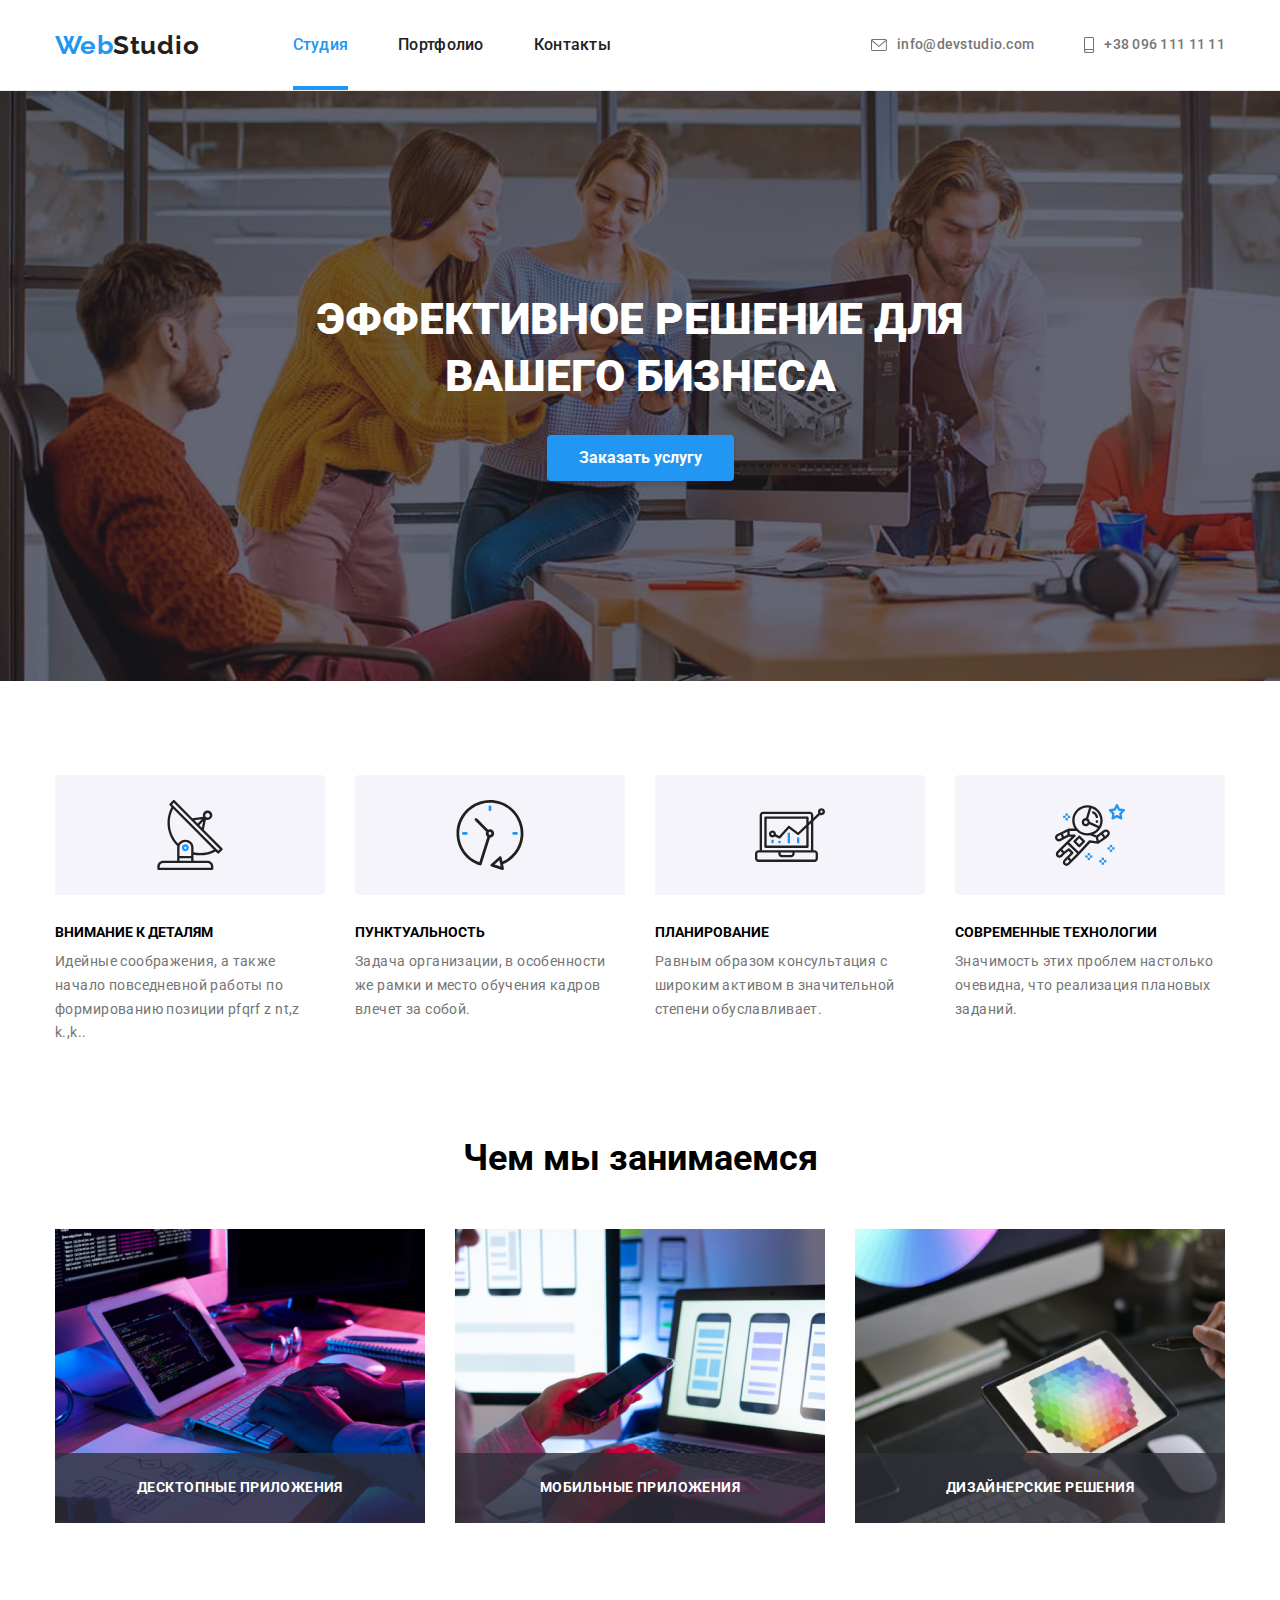
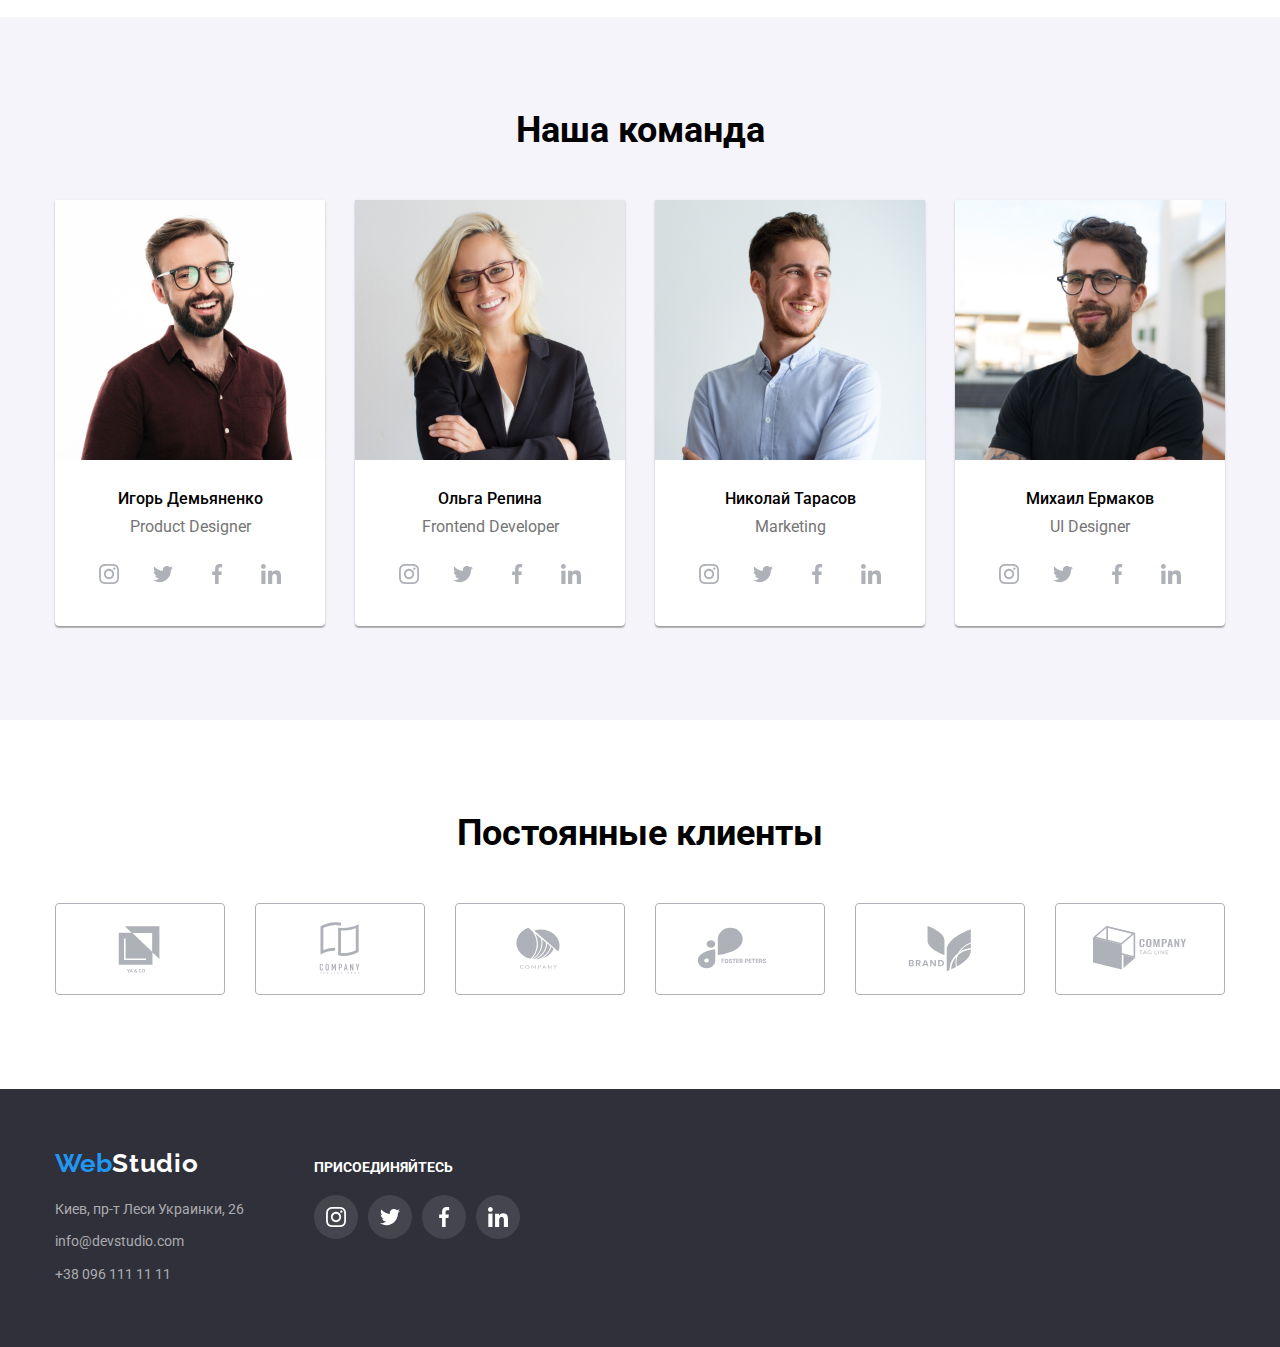
==== index.html @ e0b06317 "done" ====
<!DOCTYPE html>
<html lang="ru">

<head>
   <meta charset="UTF-8">
   <meta http-equiv="X-UA-Compatible" content="IE=edge">
   <meta name="viewport" content="width=device-width, initial-scale=1.0">
   <title>WebStudio</title>
   <link rel="preconnect" href="https://fonts.googleapis.com">
   <link rel="preconnect" href="https://fonts.gstatic.com" crossorigin>
   <link rel="stylesheet"
      href="https://cdnjs.cloudflare.com/ajax/libs/modern-normalize/1.0.0/modern-normalize.min.css" />
   <link href="https://fonts.googleapis.com/css2?family=Roboto:wght@400;500;700;900&display=swap" rel="stylesheet">
   <link rel="stylesheet" href="https://fonts.googleapis.com/css2?family=Raleway:wght@700&display=swap">
   <link rel="stylesheet" href="./css/style.css">
</head>

<body>
   <header class="header">
      <div class="container">
         <nav class="header__nav">
            <a class="header__logo" href="./index.html">
               <p class="logo-blue">Web<span>Studio</span></p>
            </a>
            <ul class="header__list">
               <li class="header__item">
                  <a class="text active" href="./index.html">Студия</a>
               </li>
               <li class="header__item">
                  <a class="text" href="./portfolio.html">Портфолио</a>
               </li>
               <li class="header__item"><a class="text" href="">Контакты</a></li>
            </ul>
         </nav>
         <ul class="header__contact">
            <li class="header__contact--item">
               <a href="mailto:info@devstudio.com" class="header__contact--elem">
                  <svg class="header__contact--icon" width="16" height="12">
                     <use href="./images/icons.svg/symbol-defs.svg#icon-mail"></use>
                  </svg>
                  info@devstudio.com
               </a>
            </li>
            <li class="header__contact--item">
               <a href="tel:+380961111111" class="header__contact--elem">
                  <svg class="header__contact--icon" width="10" height="16">
                     <use href="./images/icons.svg/symbol-defs.svg#icon-smartphone"></use>
                  </svg>
                  +38 096 111 11 11
               </a>
            </li>
         </ul>
      </div>
   </header>
   <!-- Контент -->
   <main>
      <section class="section-hero">
         <div class="container">
            <h1 class="section-hero__title">ЭФФЕКТИВНОЕ РЕШЕНИЕ ДЛЯ ВАШЕГО БИЗНЕСА</h1>
            <button class="button-title" type="button" data-modal-open>Заказать услугу</button>
         </div>
      </section>
      <section class="advance">
         <div class="container">
            <h2 class="section__title visually-hidden">Преймущества</h2>
            <ul class="advance__list">
               <li class="advance__item">
                  <div class="advance__soc-picture">
                     <svg class="displayed" width="70" height="70">
                        <use href="./images/icons.svg/symbol-defs.svg#icon-antenna"></use>
                     </svg>
                  </div>
                  <h3 class="advance__item--title">ВНИМАНИЕ К ДЕТАЛЯМ</h3>
                  <p class="advance__item--text">Идейные соображения, а также начало повседневной работы по
                     формированию
                     позиции pfqrf z nt,z k.,k..</p>
               </li>
               <li class="advance__item">
                  <div class="advance__soc-picture">
                     <svg class="displayed" width="70" height="70">
                        <use href="./images/icons.svg/symbol-defs.svg#icon-clock"></use>
                     </svg>
                  </div>
                  <h3 class="advance__item--title">ПУНКТУАЛЬНОСТЬ</h3>
                  <p class="advance__item--text">Задача организации, в особенности же рамки и место обучения кадров
                     влечет за собой.</p>
               </li>
               <li class="advance__item">
                  <div class="advance__soc-picture">
                     <svg class="displayed" width="70" height="70">
                        <use href="./images/icons.svg/symbol-defs.svg#icon-diagram"></use>
                     </svg>
                  </div>
                  <h3 class="advance__item--title">ПЛАНИРОВАНИЕ</h3>
                  <p class="advance__item--text">Равным образом консультация с широким активом в значительной степени
                     обуславливает.</p>
               </li>
               <li class="advance__item">
                  <div class="advance__soc-picture">
                     <svg class="displayed" width="70" height="70">
                        <use href="./images/icons.svg/symbol-defs.svg#icon-astronaut"></use>
                     </svg>
                  </div>
                  <h3 class="advance__item--title">СОВРЕМЕННЫЕ ТЕХНОЛОГИИ</h3>
                  <p class="advance__item--text">Значимость этих проблем настолько очевидна, что реализация плановых
                     заданий.</p>
               </li>
            </ul>
         </div>
      </section>

      <!-- Чем занимаемся? -->
      <section class="about">
         <div class="container">
            <h2 class="about__title section__title">Чем мы занимаемся</h2>
            <ul class="about__list">
               <li class="about__item">
                  <div class="thumb">
                     <img class="img" src="./images/box1.png" alt="Работник пишет код" />
                     <p class="label">Десктопные приложения</p>
                  </div>
               </li>
               <li class="about__item">
                  <div class="thumb">
                     <img class="img" src="./images/box2.png" alt="Работник создает инетрфейс" />
                     <p class="label">Мобильные приложения</p>
                  </div>
               </li>
               <li class="about__item">
                  <div class="thumb">
                     <img class="img" src="./images/box3.png" alt="Работник подбирает цвет" />
                     <p class="label">Дизайнерские решения</p>
                  </div>
               </li>
            </ul>
         </div>
      </section>

      <!-- Наша команда -->
      <section class="our-team">
         <div class="container">
            <h2 class="our-team__title section__title">Наша команда</h2>
            <ul class="our-team__list">
               <li class="our-team__item">
                  <img src="./images/img-3.jpg" alt="Фото работника" />
                  <div class="our-team__wrapper">
                     <h3 class="our-team__name">Игорь Демьяненко</h3>
                     <p class="our-team__prof" lang="en">Product Designer</p>
                     <ul class="our-team__soc-list">
                        <li class="our-team__soc-item">
                           <a href="" class="our-team__soc-link">
                              <svg class="our-team__soc" width="20" height="20">
                                 <use href="./images/icons.svg/symbol-defs.svg#icon-instagram"></use>
                              </svg>
                           </a>
                        </li>
                        <li class="our-team__soc-item">
                           <a href="" class="our-team__soc-link">
                              <svg class="our-team__soc" width="20" height="20">
                                 <use href="./images/icons.svg/symbol-defs.svg#icon-twitter"></use>
                              </svg>
                           </a>
                        </li>
                        <li class="our-team__soc-item">
                           <a href="" class="our-team__soc-link">
                              <svg class="our-team__soc" width="20" height="20">
                                 <use href="./images/icons.svg/symbol-defs.svg#icon-facebook"></use>
                              </svg>
                           </a>
                        </li>
                        <li class="our-team__soc-item">
                           <a href="" class="our-team__soc-link">
                              <svg class="our-team__soc" width="20" height="20">
                                 <use href="./images/icons.svg/symbol-defs.svg#icon-linkedin"></use>
                              </svg>
                           </a>
                        </li>
                     </ul>
                  </div>
               </li>
               <li class="our-team__item">
                  <img src="./images/img-2.jpg" alt="Фото работника" />
                  <div class="our-team__wrapper">
                     <h3 class="our-team__name">Ольга Репина</h3>
                     <p class="our-team__prof" lang="en">Frontend Developer</p>
                     <ul class="our-team__soc-list">
                        <li class="our-team__soc-item">
                           <a href="" class="our-team__soc-link">
                              <svg class="our-team__soc" width="20" height="20">
                                 <use href="./images/icons.svg/symbol-defs.svg#icon-instagram"></use>
                              </svg>
                           </a>
                        </li>
                        <li class="our-team__soc-item">
                           <a href="" class="our-team__soc-link">
                              <svg class="our-team__soc" width="20" height="20">
                                 <use href="./images/icons.svg/symbol-defs.svg#icon-twitter"></use>
                              </svg>
                           </a>
                        </li>
                        <li class="our-team__soc-item">
                           <a href="" class="our-team__soc-link">
                              <svg class="our-team__soc" width="20" height="20">
                                 <use href="./images/icons.svg/symbol-defs.svg#icon-facebook"></use>
                              </svg>
                           </a>
                        </li>
                        <li class="our-team__soc-item">
                           <a href="" class="our-team__soc-link">
                              <svg class="our-team__soc" width="20" height="20">
                                 <use href="./images/icons.svg/symbol-defs.svg#icon-linkedin"></use>
                              </svg>
                           </a>
                        </li>
                     </ul>
                  </div>
               </li>
               <li class="our-team__item">
                  <img src="./images/img-1.jpg" alt="Фото работника" />
                  <div class="our-team__wrapper">
                     <h3 class="our-team__name">Николай Тарасов</h3>
                     <p class="our-team__prof" lang="en">Marketing</p>
                     <ul class="our-team__soc-list">
                        <li class="our-team__soc-item">
                           <a href="" class="our-team__soc-link">
                              <svg class="our-team__soc" width="20" height="20">
                                 <use href="./images/icons.svg/symbol-defs.svg#icon-instagram"></use>
                              </svg>
                           </a>
                        </li>
                        <li class="our-team__soc-item">
                           <a href="" class="our-team__soc-link">
                              <svg class="our-team__soc" width="20" height="20">
                                 <use href="./images/icons.svg/symbol-defs.svg#icon-twitter"></use>
                              </svg>
                           </a>
                        </li>
                        <li class="our-team__soc-item">
                           <a href="" class="our-team__soc-link">
                              <svg class="our-team__soc" width="20" height="20">
                                 <use href="./images/icons.svg/symbol-defs.svg#icon-facebook"></use>
                              </svg>
                           </a>
                        </li>
                        <li class="our-team__soc-item">
                           <a href="" class="our-team__soc-link">
                              <svg class="our-team__soc" width="20" height="20">
                                 <use href="./images/icons.svg/symbol-defs.svg#icon-linkedin"></use>
                              </svg>
                           </a>
                        </li>
                     </ul>
                  </div>
               </li>
               <li class="our-team__item">
                  <img src="./images/img.jpg" alt="Фото работника" />
                  <div class="our-team__wrapper">
                     <h3 class="our-team__name">Михаил Ермаков</h3>
                     <p class="our-team__prof">UI Designer</p>
                     <ul class="our-team__soc-list">
                        <li class="our-team__soc-item">
                           <a href="" class="our-team__soc-link">
                              <svg class="our-team__soc" width="20" height="20">
                                 <use href="./images/icons.svg/symbol-defs.svg#icon-instagram"></use>
                              </svg>
                           </a>
                        </li>
                        <li class="our-team__soc-item">
                           <a href="" class="our-team__soc-link">
                              <svg class="our-team__soc" width="20" height="20">
                                 <use href="./images/icons.svg/symbol-defs.svg#icon-twitter"></use>
                              </svg>
                           </a>
                        </li>
                        <li class="our-team__soc-item">
                           <a href="" class="our-team__soc-link">
                              <svg class="our-team__soc" width="20" height="20">
                                 <use href="./images/icons.svg/symbol-defs.svg#icon-facebook"></use>
                              </svg>
                           </a>
                        </li>
                        <li class="our-team__soc-item">
                           <a href="" class="our-team__soc-link">
                              <svg class="our-team__soc" width="20" height="20">
                                 <use href="./images/icons.svg/symbol-defs.svg#icon-linkedin"></use>
                              </svg>
                           </a>
                        </li>
                     </ul>
                  </div>
               </li>
            </ul>
         </div>
      </section>

      <section class="clients">
         <div class="container">
            <h2 class="client__titel">Постоянные клиенты</h2>
            <ul class="clients__list">
               <li class="clients_item">
                  <a href="" class="client__logo-web">
                     <svg class="client__logo" width="106" height="60">
                        <use href="./images/icons.svg/symbol-defs.svg#icon-Logo1"></use>
                     </svg>
                  </a>
               </li>
               <li class="clients_item">
                  <a class="client__logo-web" href="">
                     <svg class="client__logo" width="106" height="60">
                        <use href="./images/icons.svg/symbol-defs.svg#icon-Logo2"></use>
                     </svg>
                  </a>
               </li>
               <li class="clients_item">
                  <a class="client__logo-web" href="">
                     <svg class="client__logo" width="106" height="60">
                        <use href="./images/icons.svg/symbol-defs.svg#icon-Logo3"></use>
                     </svg>
                  </a>
               </li>
               <li class="clients_item">
                  <a class="client__logo-web" href="">
                     <svg class="client__logo" width="106" height="60">
                        <use href="./images/icons.svg/symbol-defs.svg#icon-Logo4"></use>
                     </svg>
                  </a>
               </li>
               <li class="clients_item">
                  <a class="client__logo-web" href="">
                     <svg class="client__logo" width="106" height="60">
                        <use href="./images/icons.svg/symbol-defs.svg#icon-Logo5"></use>
                     </svg>
                  </a>
               </li>
               <li class="clients_item">
                  <a class="client__logo-web" href="">
                     <svg class="client__logo" width="106" height="60">
                        <use href="./images/icons.svg/symbol-defs.svg#icon-Logo6"></use>
                     </svg>
                  </a>
               </li>
            </ul>
         </div>
      </section>
   </main>
   <footer class="footer">
      <div class="container__footer">
         <div class="footer__list-first">
            <a class="footer__link footer__logo" href="">
               <p class="logo-blue-footer">Web<span>Studio</span></p>
            </a>
            <ul class="footer__list">
               <li class="footer__item">
                  <a class="footer__link" target="_blank" href="https://goo.gl/maps/AQihvnjRgW8BU76g7">
                     Киев, пр-т
                     Леси
                     Украинки, 26</a>
               </li>
               <li class="footer__item">
                  <a class="footer__link" href="mailto:info@devstudio.com">info@devstudio.com</a>
               </li>
               <li class="footer__item">
                  <a class="footer__link" href="tel:+380961111111">+38 096 111 11 11</a>
               </li>
            </ul>
         </div>

         <div class="footer__list-too">
            <p class="footer__join">ПРИСОЕДИНЯЙТЕСЬ</p>
            <ul class="footer__join-list">
               <li class="footer__join-item">
                  <a href="" class="footer__join-soc">
                     <svg class="footer__join-icon" width="20" height="20">
                        <use href="./images/icons.svg/symbol-defs.svg#icon-instagram"></use>
                     </svg>
                  </a>
               </li>
               <li class="footer__join-item">
                  <a href="" class="footer__join-soc">
                     <svg class="footer__join-icon" width="20" height="20">
                        <use href="./images/icons.svg/symbol-defs.svg#icon-twitter"></use>
                     </svg>
                  </a>
               </li>
               <li class="footer__join-item">
                  <a href="" class="footer__join-soc">
                     <svg class="footer__join-icon" width="20" height="20">
                        <use href="./images/icons.svg/symbol-defs.svg#icon-facebook"></use>
                     </svg>
                  </a>
               </li>
               <li class="footer__join-item">
                  <a href="" class="footer__join-soc">
                     <svg class="footer__join-icon" width="20" height="20">
                        <use href="./images/icons.svg/symbol-defs.svg#icon-linkedin"></use>
                     </svg>
                  </a>
               </li>
            </ul>
         </div>
      </div>
   </footer>
   <div class="backdrop is-hidden" data-modal>
      <div class="modal">
         <button type="button" class="modal__button-close" data-modal-close>
            <svg class="backdrop__close-icon" width="18" height="18">
               <use href="./images/icons.svg/symbol-defs.svg#icon-close"></use>
            </svg></button>
      </div>
   </div>
   <script src="./js/modal.js"></script>
</body>

</html>
---- css/style.css ----
:root {
   --acentColor: #2196f3;
   --mainWhite: #fff;
   --mainBlack: #000;
   --mainBackgroundColor: #e5e5e5;
   --secondaryBackgroundColor: #2f303a;
   --thirdBackgroundColor: #f5f4fa;
   --mainTitleColor: #212121;
   --mainTextColor: #757575;
   --ButtonBeckColor: #188ce8;
   --backgrauntSlider: #eeeeee;
   --backgraundPicture: #f5f4fa;
   --SocPicture: #afb1b8;
   --clientColorLogo: #afb1b8;

   /* Fonts */

   --mainFont: 'Roboto';
   --secondaryFont: 'Raleway';
}

/* RESET Style*/

html {
   margin: 0;
   padding: 0;
}
body {
   font-family: var(--mainFont), var(--secondaryFont), sans-serif;
   font-weight: 400;
   margin: 0;
   padding: 0;
}

a {
   text-decoration: none;
}
p,
h1,
h2,
h3,
h4,
h5,
h6 {
   margin: 0;
}
button {
   cursor: pointer;
}

ul {
   text-decoration: none;
   list-style: none;
   margin: 0;
   padding: 0;
}

ul li {
   list-style-type: none;
   margin: 0;
   padding: 0;
}
h3 {
   font-weight: 500;
   font-size: 16px;
}
p {
   font-weight: 400;
}

img {
   display: block;
   max-width: 100%;
}

.all {
   padding: 94px 0;
}

.container {
   width: 1200px;
   padding: 0 15px;
   margin: 0 auto;
}

.button-item {
   margin-right: 8px;
}

li.button-item:last-child {
   margin-right: 0;
}

.visually-hidden {
   position: absolute;
   width: 1px;
   height: 1px;
   margin: -1px;
   padding: 0;
   overflow: hidden;
   border: 0;
   clip: rect(0 0 0 0);
}

.text {
   color: var(--mainTitleColor);
   font-weight: 500;
   font-size: 16px;
   line-height: 1.6;
   transition: all 0.3s ease-out;
   padding-top: 32px;
   padding-bottom: 28px;
   display: block;
   border-bottom: 4px solid #fff;
   transition-property: transform;
   transition-duration: 250ms;
   transition-timing-function: cubic-bezier(0.4, 0, 0.2, 1);
}

.text.active {
   color: var(--acentColor);
   border-bottom: 4px solid #2196f3;
   transition-property: transform;
   transition-duration: 250ms;
   transition-timing-function: cubic-bezier(0.4, 0, 0.2, 1);
}

.text::after:hover,
.text::after:focus {
   border-bottom: 4px solid #2196f3;
}

.text:hover,
.text:focus {
   color: var(--acentColor);
}

/* header  */

.header {
   font-weight: 500;
   font-size: 14px;
   line-height: 1.1;
   letter-spacing: 0.02em;
   border-bottom: 1px solid #ececec;
}

.header__logo span {
   color: var(--mainTitleColor);
   letter-spacing: 0.03em;
   font-family: var(--secondaryFont);
   font-weight: 700;
   font-size: 26px;
   line-height: 1.1;
}

.logo-blue {
   color: var(--acentColor);
   font-family: var(--secondaryFont);
   font-weight: 700;
   font-size: 26px;
   line-height: 1.1;
}

.header__list {
   display: flex;
   align-items: center;
}

.header .container {
   display: flex;
   align-items: center;
}

.header__nav {
   display: flex;
}

.header__item {
   margin-right: 50px;
}

li.header__item:last-child {
   margin-right: 0;
}

.header__logo {
   margin-right: 93px;
   display: flex;
   align-items: center;
}

.header__contact {
   display: flex;
   align-items: center;
   margin-left: auto;
   color: var(--mainTextColor);
}

.header__contact--elem:hover,
.header__contact--elem:focus {
   color: var(--acentColor);
}

.header__contact--elem:hover .header__contact--icon {
   fill: var(--acentColor);
}

.header__contact--elem {
   display: flex;
   color: var(--mainTextColor);
   transition-property: transform;
   transition-duration: 250ms;
   transition-timing-function: cubic-bezier(0.4, 0, 0.2, 1);
}

.header__contact--item {
   display: flex;
   align-items: center;
   position: relative;
}

.header__contact--icon {
   fill: var(--mainTextColor);
   display: block;
   margin: auto;
   margin-right: 10px;
}

.header__contact--item:last-child {
   margin-left: 50px;
}

/* Section Hero */

.section-hero {
   text-align: center;
   padding: 200px 0 200px;
   background-image: linear-gradient(rgba(47, 48, 58, 0.4), rgba(47, 48, 58, 0.4)), url(../images/herotitel.jpg);
   background-size: cover;
   max-width: 1600px;
   margin: 0 auto;
}

.section-hero__title {
   color: var(--mainWhite);
   margin: 0 auto 30px;
   font-size: 44px;
   line-height: 1.3;
   font-weight: 900;
   max-width: 696px;
   background-position: center top;
}

.button-title {
   color: var(--mainWhite);
   font-weight: 700;
   font-size: 16px;
   line-height: 1.6;
   background-position: center top;
   background: var(--acentColor);
   box-shadow: 0px 4px 4px rgba(0, 0, 0, 0.15);
   border-radius: 4px;
   font-family: inherit;
   padding: 10px 32px;
   transition: all 0.3s ease-out;
   appearance: none;
   border: none;
   transition-property: transform;
   transition: color 250ms, background-color 250ms;
   transition-timing-function: cubic-bezier(0.4, 0, 0.2, 1);
}
.button-title:hover,
.button-title:focus {
   color: var(--mainWhite);
   background: var(--ButtonBeckColor);
}

/* slider */

/* Section advance */

.advance {
   padding: 94px 0 50px;
}

.advance__soc-picture {
   display: flex;
   align-items: center;
   justify-content: center;
   background-color: var(--backgraundPicture);
   border-radius: 4px;
   width: 270px;
   height: 120px;
   margin-right: 30px;
   margin-bottom: 30px;
}

.advance__soc-picture:last-child {
   margin-right: 0px;
}

.displayed {
   margin: auto;
}

.advance__list {
   padding-left: 0%;
   margin: 0 -15px;
   display: flex;
   flex-direction: row;
   flex-wrap: wrap;
}

.advance__item {
   width: calc(25% - 30px);
   margin: 0 15px 0;
   list-style: none;
}

.advance__item--title {
   padding-top: 94px;
   padding: 0;
   margin-bottom: 10px;
   font-family: var(--mainFont);
   font-weight: 700;
   font-size: 14px;
   line-height: 1.1;
}

.advance__item--text {
   font-weight: 400;
   font-size: 14px;
   line-height: 1.7;
   color: var(--mainTextColor);
   box-sizing: border-box;
   max-width: 270px;
   letter-spacing: 0.03em;
}

.section__title {
   margin-bottom: 50px;
   font-weight: 700;
   font-size: 36px;
   line-height: 1.1;
   text-align: center;
}
/* Section about */

.about {
   padding: 44px 0 94px;
}

.about__list {
   display: flex;
   flex-wrap: wrap;
   align-items: flex-start;
   margin: 0 -15px 0;
}

.about__item {
   width: calc((100% / 3) - 30px);
   margin: 0 15px;
}

.thumb {
   position: relative;
}

.thumb > .label {
   position: absolute;
   top: 224px;
   right: 0;
   margin: 0;
   padding: 27px 0px;

   font-family: var(--mainFont);
   font-weight: 700;
   font-size: 14px;
   font-style: normal;
   line-height: 1.1;
   text-align: center;
   letter-spacing: 0.03em;
   text-transform: uppercase;
   background: rgba(47, 48, 58, 0.8);
   color: #fff;
   display: block;
   width: 370px;
   height: 70px;
}

/* Section our-team */

.our-team {
   font-weight: 500;
   background: var(--thirdBackgroundColor);
   font-size: 16px;
   line-height: 1.1;
   padding: 94px 0 94px;
}
.our-team__list {
   display: flex;
   margin: 0 -15px;
}

.our-team__soc-list {
   display: flex;
   justify-content: center;
}

.our-team__soc-item + .our-team__soc-item {
   margin-left: 10px;
}

.our-team__soc {
   fill: var(--SocPicture);
}

.our-team__soc-link:hover {
   background-color: var(--acentColor);
}

.our-team__soc-link:hover .our-team__soc {
   fill: var(--mainWhite);
}

.our-team__soc-link {
   width: 44px;
   height: 44px;
   border-radius: 50%;
   display: flex;
   justify-content: center;
   align-items: center;
   transition-property: transform;
   transition-duration: 250ms;
   transition-timing-function: cubic-bezier(0.4, 0, 0.2, 1);
}

.our-team__prof {
   color: var(--mainTextColor);
   margin-top: 10px;
   margin-bottom: 16px;
}

.our-team__wrapper {
   padding-top: 30px;
   padding-bottom: 30px;
}

.our-team__item {
   width: calc(25% - 30px);
   display: block;
   text-align: center;
   background: var(--mainWhite);
   box-shadow: 0px 1px 3px rgba(0, 0, 0, 0.12), 0px 1px 1px rgba(0, 0, 0, 0.14), 0px 2px 1px rgba(0, 0, 0, 0.2);
   border-radius: 0px 0px 4px 4px;
   margin: 0 15px 0;
}

/*clients*/

.clients {
   padding: 94px 0 94px;
}

.client__titel {
   font-family: var(--mainFont);
   font-weight: 700;
   font-size: 36px;
   line-height: 1.1;
   text-align: center;
   margin-bottom: 50px;
}

.clients_item:last-child {
   margin-right: 0px;
}

.client__logo-web:hover,
.client__logo-web:focus {
   border-color: var(--acentColor);
}

.client__logo-web:focus .client__logo {
   fill: var(--acentColor);
}

.client__logo-web:hover .client__logo {
   fill: var(--acentColor);
}

.client__logo-web {
   width: 170px;
   height: 92px;
   display: flex;
   align-items: center;
   justify-content: center;
   transition-property: transform;
   transition-duration: 250ms;
   transition-timing-function: cubic-bezier(0.4, 0, 0.2, 1);
   border: 1px solid #afb1b8;
   border-radius: 4px;
}

.clients_item {
   margin-right: 30px;
}

.client__logo {
   fill: var(--clientColorLogo);
}

.clients__list {
   display: flex;
   justify-content: center;
}

/* Footer */

.footer {
   background: var(--secondaryBackgroundColor);
   color: var(--mainWhite);
   background-position: center top;
   padding: 60px 0;
}

.footer__item {
   margin-top: 9px;
}

.footer__logo {
   display: block;
   color: var(--mainWhite);
   font-size: 26px;
   line-height: 1.1;
   width: 100%;
   max-width: 1200px;
}

.logo-blue-footer {
   color: var(--acentColor);
   font-family: var(--secondaryFont);
   font-weight: 700;
   font-size: 26px;
   line-height: 1.1;
}

.footer__logo span {
   color: #fff;
   letter-spacing: 0.03em;
   font-family: var(--secondaryFont);
   font-weight: 700;
   font-size: 26px;
   line-height: 1.1;
}

.logo-blue {
   color: var(--acentColor);
   font-family: var(--secondaryFont);
   font-weight: 700;
   font-size: 26px;
   line-height: 1.1;
}
.footer__link {
   font-style: normal;
   color: rgba(255, 255, 255, 0.6);
   font-weight: 400;
   font-size: 14px;
   line-height: 1.7;
   margin-bottom: 20px;
   transition-property: transform;
   transition-duration: 250ms;
   transition-timing-function: cubic-bezier(0.4, 0, 0.2, 1);
}
.footer__link:hover,
.footer__link:focus {
   color: #2196f3;
}

.footer__list-too {
   margin-left: 70px;
}

.footer__link:not(:first-child) {
   margin-top: 20px;
}

li.footer__item:first-child {
   margin-top: 0;
}

.footer__join {
   font-weight: 700;
   font-size: 14px;
   line-height: 1.1;
   margin-bottom: 20px;
}

.footer__list-too {
   display: flex-center;
}

.footer__join-icon {
   fill: var(--mainWhite);
}

.footer__join-list {
   display: flex;
}

.footer__join-item {
   margin-right: 10px;
}

.footer__join-item:last-child {
   margin-right: 0px;
}

.container__footer {
   width: 1200px;
   padding: 0 15px;
   margin: 0 auto;
   display: flex;
   flex-wrap: wrap;
   flex-direction: row;
   align-items: baseline;
}

.footer__join-soc {
   width: 44px;
   height: 44px;
   border-radius: 50%;
   display: flex;
   justify-content: center;
   align-items: center;
   background: rgba(255, 255, 255, 0.1);
   transition-property: transform;
   transition-duration: 250ms;
   transition-timing-function: cubic-bezier(0.4, 0, 0.2, 1);
}

.footer__join-soc:hover,
.footer__join-soc:focus {
   background-color: var(--acentColor);
}

/*backdrop*/

.backdrop {
   position: fixed;
   top: 0;
   width: 100%;
   height: 100%;
   display: flex;
   align-items: center;
   justify-content: center;
   transition: opacity 250ms, visibility 250ms;
   transition-timing-function: cubic-bezier(0.4, 0, 0.2, 1);
}

.modal {
   width: 528px;
   min-height: 581px;
   background-color: #ffffff;
   box-shadow: 0px 1px 3px rgba(0, 0, 0, 0.12), 0px 1px 1px rgba(0, 0, 0, 0.14), 0px 2px 1px rgba(0, 0, 0, 0.2);
   border-radius: 4px;
}

.modal__button-close {
   width: 30px;
   height: 30px;
   border-radius: 50%;
   border: 1px solid rgba(0, 0, 0, 0.1);
   margin-left: 490px;
   margin-top: 8px;
   display: flex;
   align-items: center;
   justify-content: center;
}

.is-hidden {
   opacity: 0;
   pointer-events: none;
   visibility: hidden;
}

/*portfolio*/

.slider__list {
   display: flex;
   flex-wrap: wrap;
   margin: -15px;
}

.all-img {
   background-color: var(--mainWhite);
   border-left: 1px solid #eeeeee;
   border-right: 1px solid #eeeeee;
   border-bottom: 1px solid #eeeeee;
   padding: 20px 24px 20px 24px;
}

.slider__item-tittel {
   margin-bottom: 4px;
}

.slider-item {
   width: calc((100% / 3) - 30px);
   display: block;
   background-color: var(--mainWhite);
   margin: 15px;
}

.slider__wrap {
   position: relative;
   overflow: hidden;
}

.slider-text {
   position: absolute;
   top: 0;
   background-color: rgba(33, 150, 243, 0.9);
   color: var(--mainWhite);
   font-size: 18px;
   line-height: 1.5;
   padding: 40px;
   height: 100%;
   transform: translateY(100%);
   transition-property: transform;
   transition-duration: 250ms;
   transition-timing-function: cubic-bezier(0.4, 0, 0.2, 1);
}

.slider-item:hover .slider-text {
   transform: translateY(0%);
}

.slider-item:hover,
.slider-item:focus {
   box-shadow: 0px 1px 1px rgba(0, 0, 0, 0.12), 0px 4px 4px rgba(0, 0, 0, 0.06), 1px 4px 6px rgba(0, 0, 0, 0.16);
}

.slider__item-tittel {
   font-weight: 700;
   font-size: 18px;
   line-height: 2;
}
.slider__preview {
   background: var(--mainWhite);
   transition-property: transform;
   transition-duration: 250ms;
   transition-timing-function: cubic-bezier(0.4, 0, 0.2, 1);
}

.slider__item-text {
   color: var(--mainTextColor);
   font-weight: 400;
   font-size: 16px;
   line-height: 1.8;
}

.slider__preview {
   color: var(--mainTitleColor);
   display: block;
}

.button {
   font-weight: 500;
   font-size: 16px;
   line-height: 1.6;
   background: var(--thirdBackgroundColor);
   font-family: inherit;
   padding-top: 6px;
   padding-bottom: 6px;
   padding-left: 22px;
   padding-right: 22px;
   transition: all 0.3s ease-out;
   border: none;
   transition-property: transform;
   transition-property: transform;
   transition: color 250ms, background-color 250ms;
   transition-timing-function: cubic-bezier(0.4, 0, 0.2, 1);
}

.button:hover,
.button:focus {
   color: var(--mainWhite);
   background: var(--acentColor);
   box-shadow: 0px 3px 1px rgba(0, 0, 0, 0.1), 0px 1px 2px rgba(0, 0, 0, 0.08), 0px 2px 2px rgba(0, 0, 0, 0.12);
   border-radius: 4px;
}

.button-list {
   display: flex;
   justify-content: center;
   margin-bottom: 50px;
}
.button-list:not(:last-child) {
   margin-right: 8px;
}
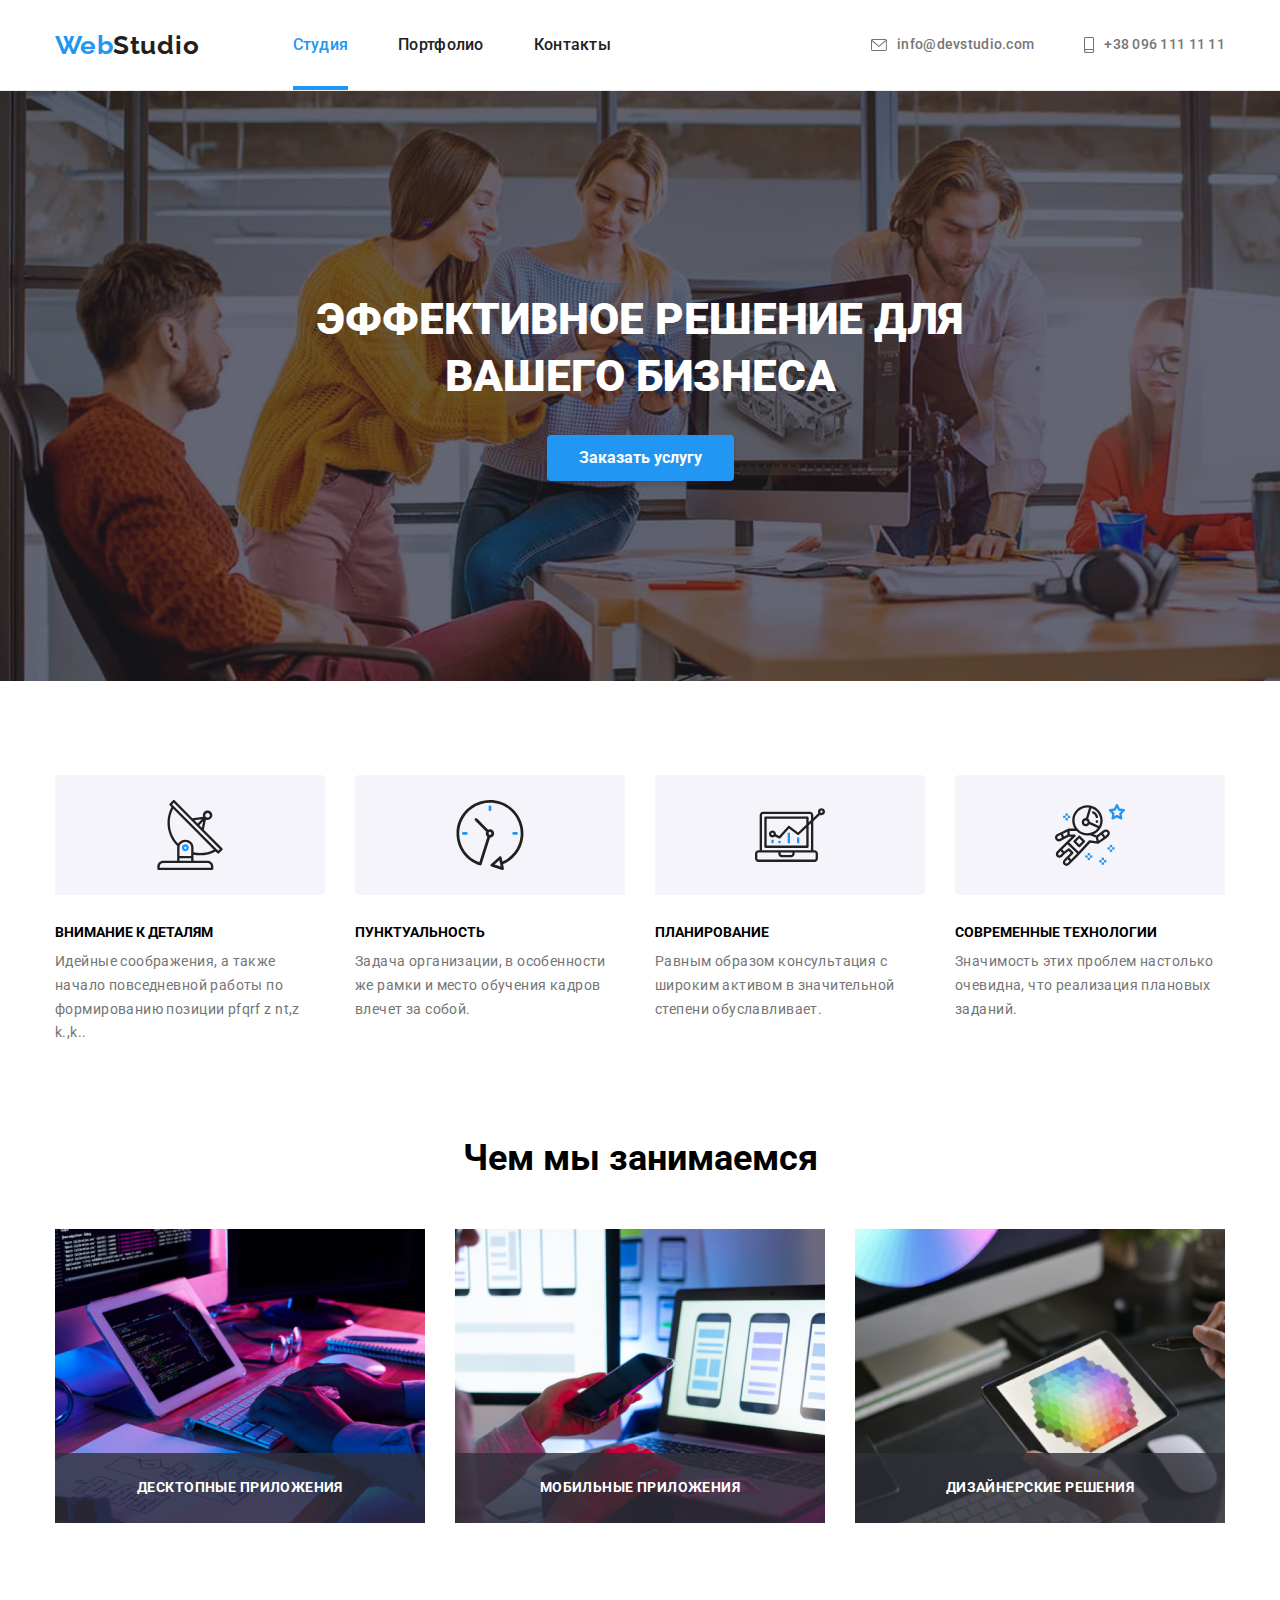
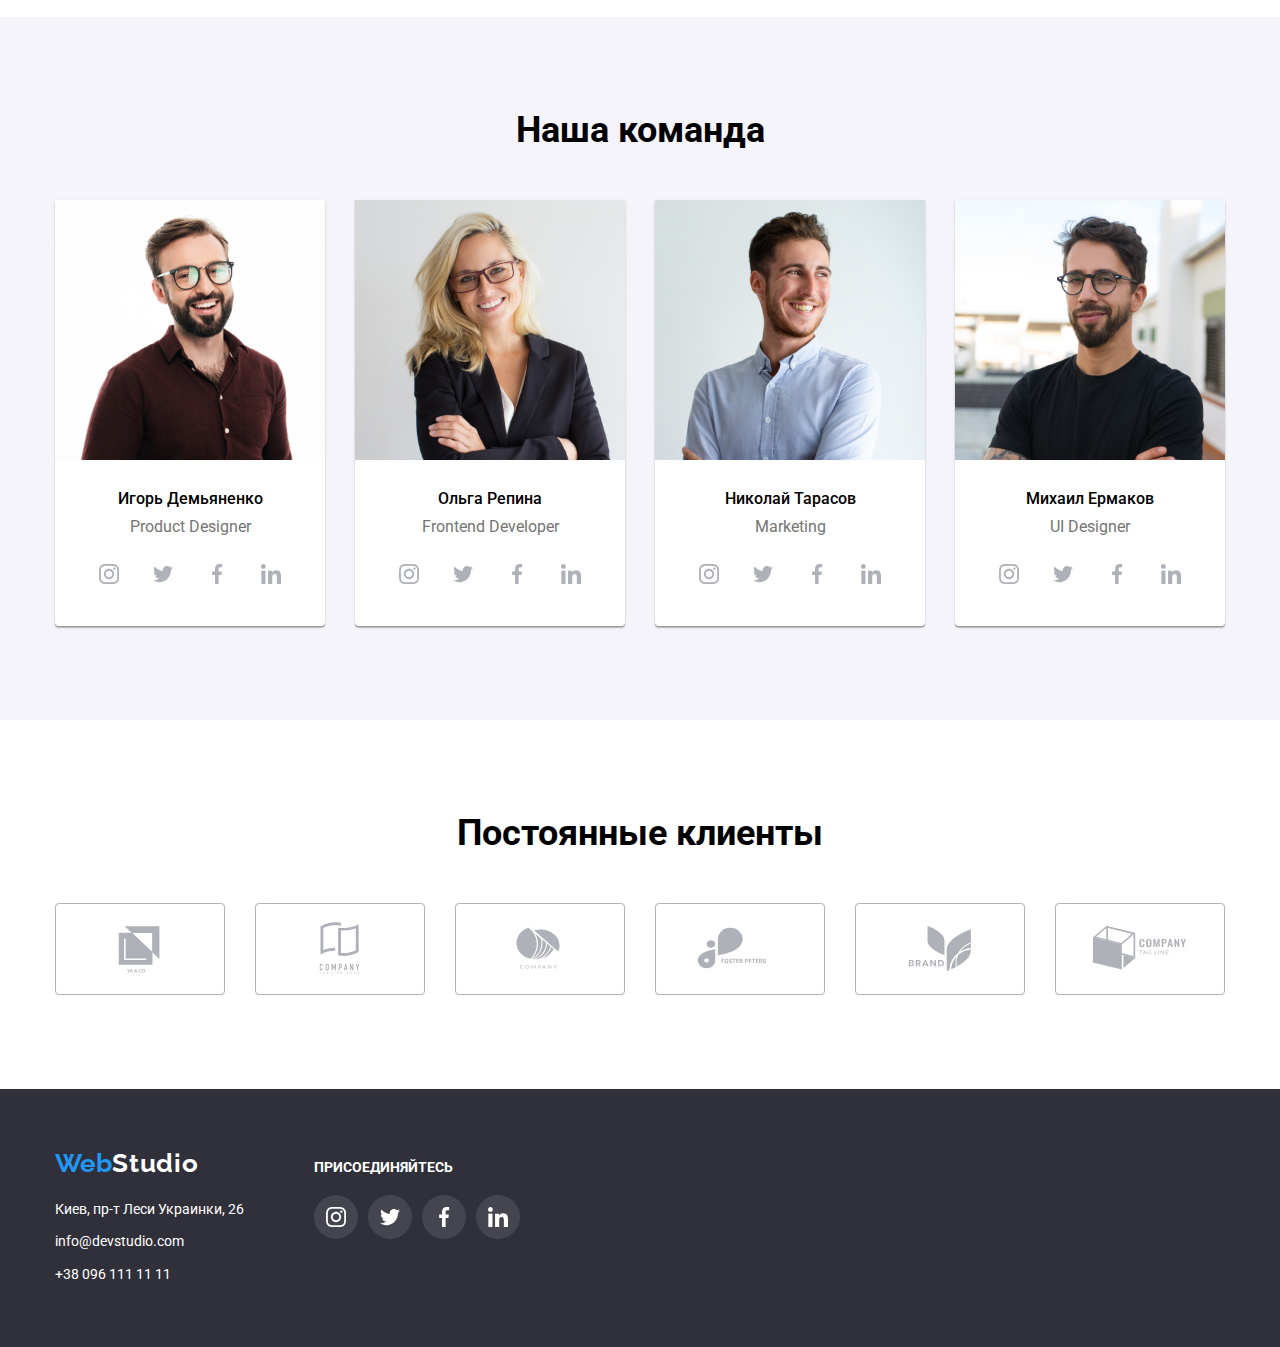
==== commit 41e34f7c: "done" ====
--- a/index.html
+++ b/index.html
@@ -403,9 +403,37 @@
    <div class="backdrop is-hidden" data-modal>
       <div class="modal">
          <button type="button" class="modal__button-close" data-modal-close>
-            <svg class="backdrop__close-icon" width="18" height="18">
-               <use href="./images/icons.svg/symbol-defs.svg#icon-close"></use>
+            <svg class="backdrop__close-icon" width="11" height="11">
+               <use href="./images/icons.svg/symbol-defs.svg#icon-Vector"></use>
             </svg></button>
+         <p class="modal__titel">Остфвьте свои данные,мы вам перезвоним</p>
+
+         <form class="modal__form">
+            <label class="input__modal-text" for="user-name"><span>Имя</span>
+               <input type="text" class="input__modal" name="user-name" id="user-name" required />
+               <svg class="input__modal-icon" width="12" height="12">
+                  <use href="./images/icons.svg/symbol-defs.svg#icon-person-black-18dp-1"></use>
+               </svg></label>
+            <label class="input__modal-text" for="user-tel">Телефон
+               <input type="tel" class="input__modal" name="user-tel" id="user-tel" />
+               <svg class="input__modal-icon" width="13" height="13">
+                  <use href="./images/icons.svg/symbol-defs.svg#icon-phone-black-18dp-1"></use>
+               </svg></label>
+            <label class="input__modal-text" for="user-email">Почта
+               <input type="email" class="input__modal" name="user-email" id="user-email" required />
+               <svg class="input__modal-icon" width="15" height="12">
+                  <use href="./images/icons.svg/symbol-defs.svg#icon-mail-black"></use>
+               </svg></label>
+            <label class="input__modal-text" for="field_textarea">Комментарий
+               <textarea name="field_textarea" id="field_textarea" rows="5"
+                  placeholder="Введите текст"></textarea></label>
+            <label class="wrapper_checkbox" for="hobby">
+               <input type="checkbox" class="form-input" name="hobby" id="hobby">
+               <p class="input__checkbox-text">Соглашаюсь с рассылкой и принимаю <span class="checkbox__text">Условия
+                     договора</span></p>
+            </label>
+            <button type="submit" class="modal__button">Отправить</button>
+         </form>
       </div>
    </div>
    <script src="./js/modal.js"></script>
--- a/css/style.css
+++ b/css/style.css
@@ -12,6 +12,7 @@
    --backgraundPicture: #f5f4fa;
    --SocPicture: #afb1b8;
    --clientColorLogo: #afb1b8;
+   --ModalButton: #188ce8;
 
    /* Fonts */
 
@@ -112,7 +113,6 @@
    padding-bottom: 28px;
    display: block;
    border-bottom: 4px solid #fff;
-   transition-property: transform;
    transition-duration: 250ms;
    transition-timing-function: cubic-bezier(0.4, 0, 0.2, 1);
 }
@@ -120,7 +120,6 @@
 .text.active {
    color: var(--acentColor);
    border-bottom: 4px solid #2196f3;
-   transition-property: transform;
    transition-duration: 250ms;
    transition-timing-function: cubic-bezier(0.4, 0, 0.2, 1);
 }
@@ -209,7 +208,6 @@
 .header__contact--elem {
    display: flex;
    color: var(--mainTextColor);
-   transition-property: transform;
    transition-duration: 250ms;
    transition-timing-function: cubic-bezier(0.4, 0, 0.2, 1);
 }
@@ -263,10 +261,8 @@
    border-radius: 4px;
    font-family: inherit;
    padding: 10px 32px;
-   transition: all 0.3s ease-out;
    appearance: none;
    border: none;
-   transition-property: transform;
    transition: color 250ms, background-color 250ms;
    transition-timing-function: cubic-bezier(0.4, 0, 0.2, 1);
 }
@@ -431,7 +427,6 @@
    display: flex;
    justify-content: center;
    align-items: center;
-   transition-property: transform;
    transition-duration: 250ms;
    transition-timing-function: cubic-bezier(0.4, 0, 0.2, 1);
 }
@@ -495,7 +490,6 @@
    display: flex;
    align-items: center;
    justify-content: center;
-   transition-property: transform;
    transition-duration: 250ms;
    transition-timing-function: cubic-bezier(0.4, 0, 0.2, 1);
    border: 1px solid #afb1b8;
@@ -508,6 +502,8 @@
 
 .client__logo {
    fill: var(--clientColorLogo);
+   transition-duration: 250ms;
+   transition-timing-function: cubic-bezier(0.4, 0, 0.2, 1);
 }
 
 .clients__list {
@@ -563,12 +559,11 @@
 }
 .footer__link {
    font-style: normal;
-   color: rgba(255, 255, 255, 0.6);
+   color: var(--mainWhite);
    font-weight: 400;
    font-size: 14px;
    line-height: 1.7;
    margin-bottom: 20px;
-   transition-property: transform;
    transition-duration: 250ms;
    transition-timing-function: cubic-bezier(0.4, 0, 0.2, 1);
 }
@@ -634,7 +629,6 @@
    justify-content: center;
    align-items: center;
    background: rgba(255, 255, 255, 0.1);
-   transition-property: transform;
    transition-duration: 250ms;
    transition-timing-function: cubic-bezier(0.4, 0, 0.2, 1);
 }
@@ -656,32 +650,168 @@
    justify-content: center;
    transition: opacity 250ms, visibility 250ms;
    transition-timing-function: cubic-bezier(0.4, 0, 0.2, 1);
+   background-color: rgba(0, 0, 0, 0.2);
 }
 
 .modal {
+   position: absolute;
    width: 528px;
    min-height: 581px;
    background-color: #ffffff;
    box-shadow: 0px 1px 3px rgba(0, 0, 0, 0.12), 0px 1px 1px rgba(0, 0, 0, 0.14), 0px 2px 1px rgba(0, 0, 0, 0.2);
    border-radius: 4px;
+   padding: 40px;
 }
 
 .modal__button-close {
+   position: absolute;
+   top: 10px;
+   right: 10px;
    width: 30px;
    height: 30px;
    border-radius: 50%;
    border: 1px solid rgba(0, 0, 0, 0.1);
-   margin-left: 490px;
-   margin-top: 8px;
    display: flex;
    align-items: center;
    justify-content: center;
+}
+
+.backdrop__close-icon:hover,
+.backdrop__close-icon:focus {
+   fill: var(--acentColor);
+}
+.modal__form label {
+   position: relative;
+   display: block;
+}
+
+.input__modal-icon {
+   position: relative;
+   bottom: 29px;
+   left: 15px;
+}
+
+.input__modal {
+   width: 448px;
+   height: 40px;
+   border: 1px solid rgba(33, 33, 33, 0.2);
+   border-radius: 4px;
+   padding-left: 42px;
+   cursor: pointer;
+   appearance: none;
+   box-shadow: none;
+   outline: none;
+   transition-duration: 250ms;
+   transition-timing-function: cubic-bezier(0.4, 0, 0.2, 1);
+}
+
+.input__modal:hover,
+.input__modal:focus {
+   border: 1px solid #2196f3;
+}
+
+.input__modal:hover + .input__modal-icon,
+.input__modal:focus + .input__modal-icon {
+   fill: var(--acentColor);
+}
+
+.modal__titel {
+   font-weight: 700;
+   font-size: 20px;
+   line-height: 1.2;
+   color: var(--mainTitleColor);
+   text-align: center;
+   margin-bottom: 12px;
+}
+
+.modal__form textarea {
+   font-family: var(--mainFont);
+   font-weight: 400;
+   font-size: 14px;
+   line-height: 1.1;
+   padding: 16px 12px;
+   resize: none;
+   width: 100%;
+   height: 120px;
+   overflow-y: auto;
+   appearance: none;
+   box-shadow: none;
+   outline: none;
+   transition-duration: 250ms;
+   transition-timing-function: cubic-bezier(0.4, 0, 0.2, 1);
+}
+.modal__form textarea:hover,
+.modal__form textarea:focus {
+   border: 1px solid #2196f3;
+}
+
+.modal__form label.wrapper_checkbox {
+   display: flex;
+   align-items: center;
+   justify-content: center;
+   margin-top: 20px;
+}
+
+.wrapper_checkbox input[type='checkbox'] {
+   width: 16px;
+   height: 16px;
+}
+
+.input__checkbox-text {
+   color: var(--mainTextColor);
+   font-size: 14px;
+   line-height: 1.7;
+   margin-left: 10px;
+}
+
+.checkbox__text {
+   position: relative;
+   color: var(--acentColor);
+   border-bottom: 1px solid var(--acentColor);
+}
+
+textarea::placeholder {
+   color: rgba(117, 117, 117, 0.5);
+}
+
+.input__modal-text:first-child {
+   margin-top: 12px;
+}
+
+.input__modal-text {
+   line-height: 1.1;
+   font-size: 12px;
+   color: var(--mainTextColor);
+   display: block;
+   margin-bottom: 4px;
 }
 
 .is-hidden {
    opacity: 0;
    pointer-events: none;
    visibility: hidden;
+}
+
+.modal__button {
+   width: 200px;
+   height: 50px;
+   background-color: var(--acentColor);
+   box-shadow: 0px 4px 4px rgba(0, 0, 0, 0.15);
+   border-radius: 4px;
+   border: none;
+   color: var(--mainWhite);
+   font-weight: 700;
+   font-size: 16px;
+   line-height: 1.6;
+   display: block;
+   margin: 30px auto 0 auto;
+   transition-duration: 250ms;
+   transition-timing-function: cubic-bezier(0.4, 0, 0.2, 1);
+}
+
+.modal__button:hover,
+.modal__button:focus {
+   background-color: var(--ModalButton);
 }
 
 /*portfolio*/
@@ -726,7 +856,6 @@
    padding: 40px;
    height: 100%;
    transform: translateY(100%);
-   transition-property: transform;
    transition-duration: 250ms;
    transition-timing-function: cubic-bezier(0.4, 0, 0.2, 1);
 }
@@ -747,7 +876,6 @@
 }
 .slider__preview {
    background: var(--mainWhite);
-   transition-property: transform;
    transition-duration: 250ms;
    transition-timing-function: cubic-bezier(0.4, 0, 0.2, 1);
 }
@@ -774,10 +902,7 @@
    padding-bottom: 6px;
    padding-left: 22px;
    padding-right: 22px;
-   transition: all 0.3s ease-out;
    border: none;
-   transition-property: transform;
-   transition-property: transform;
    transition: color 250ms, background-color 250ms;
    transition-timing-function: cubic-bezier(0.4, 0, 0.2, 1);
 }
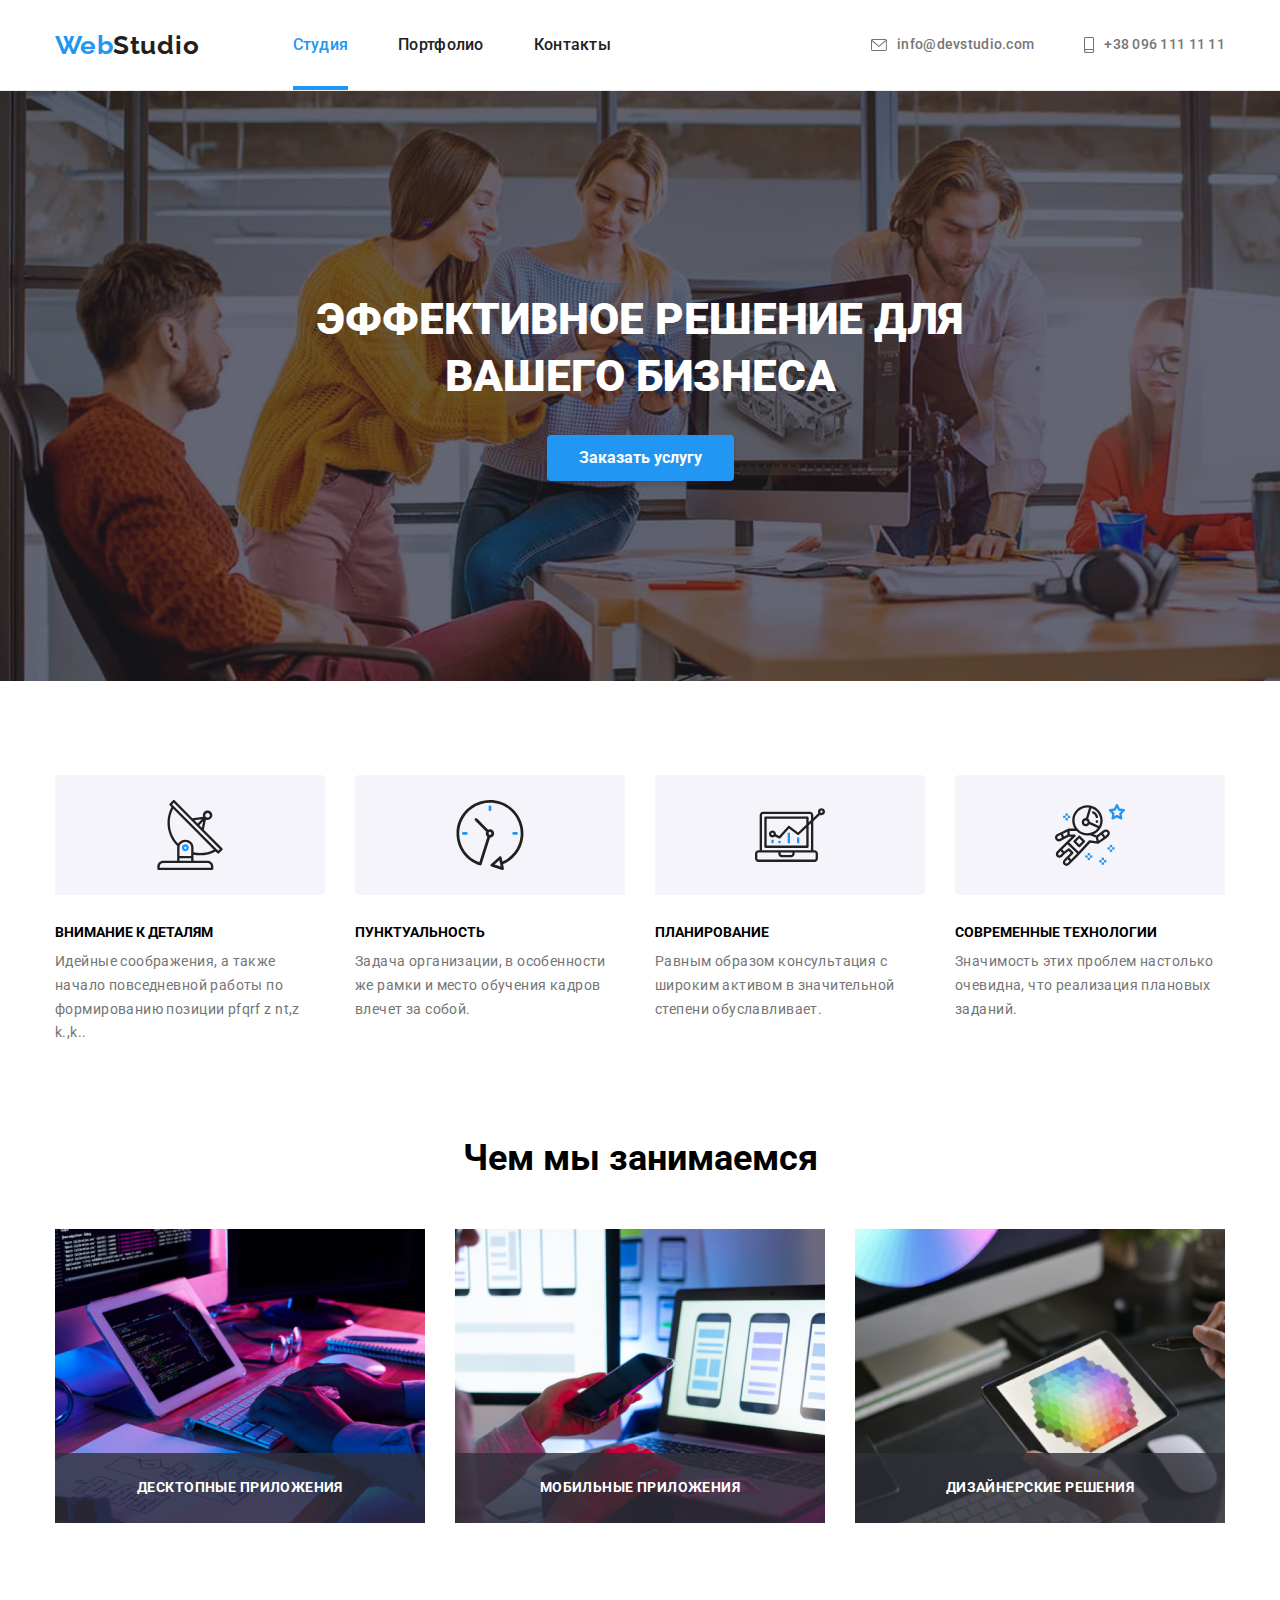
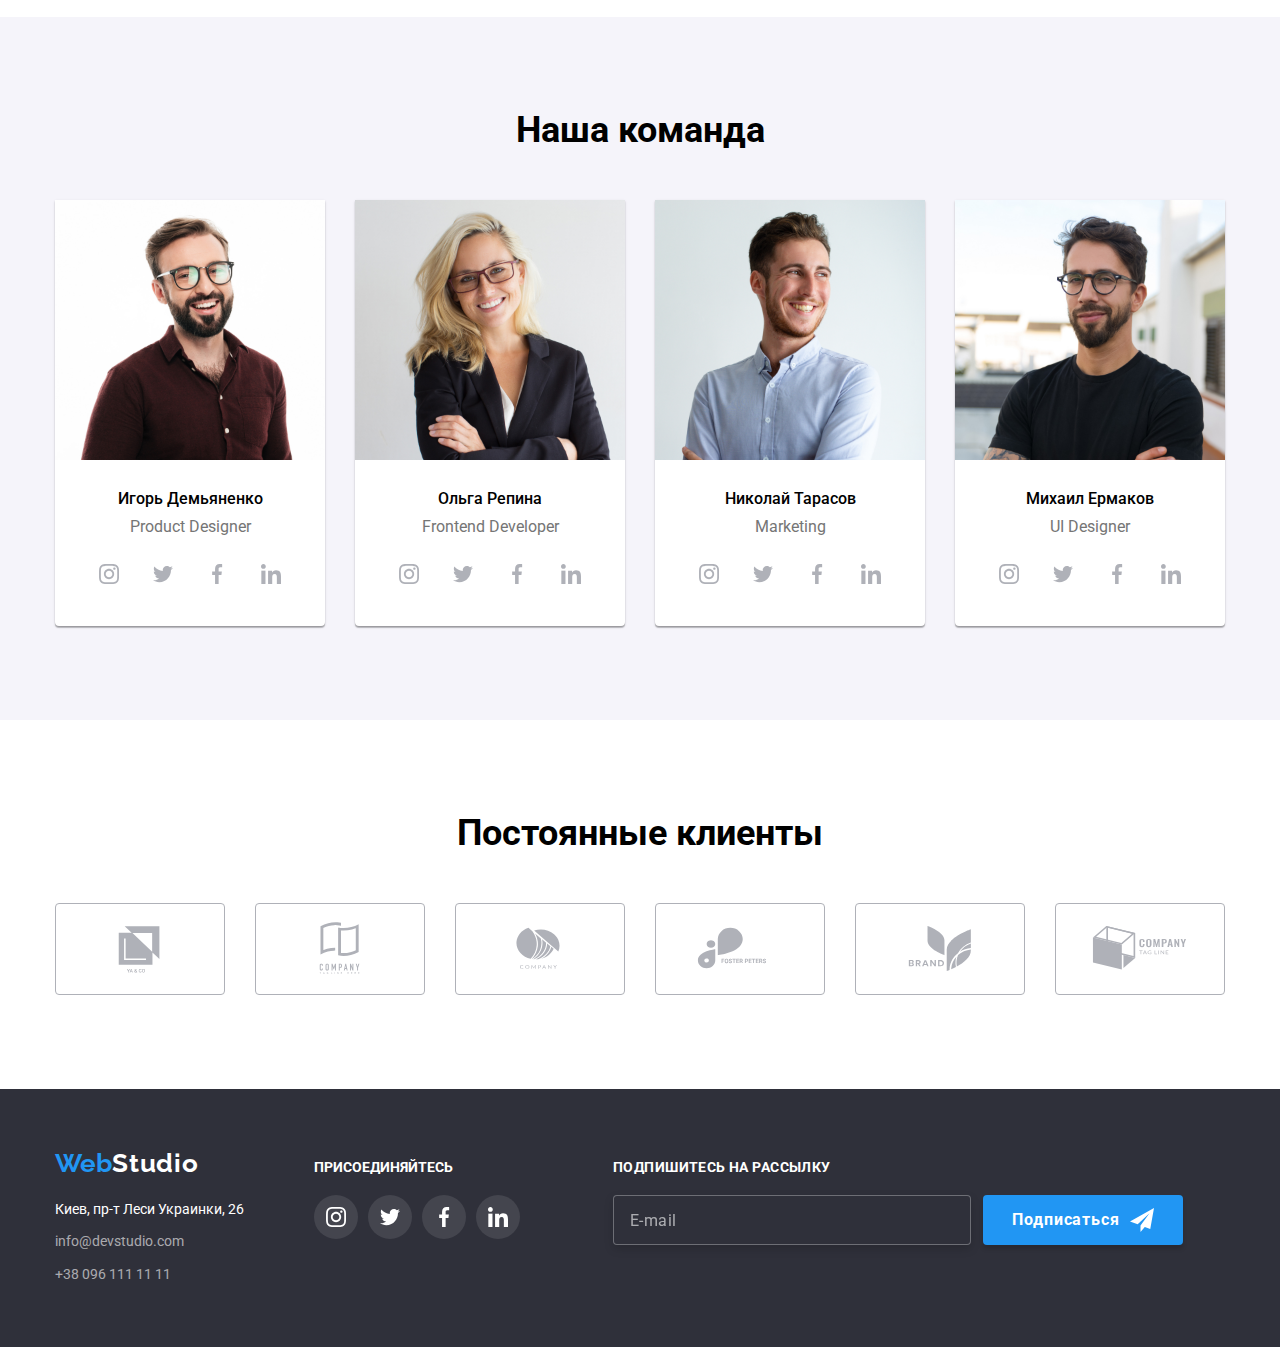
==== commit 660958ac: "done" ====
--- a/index.html
+++ b/index.html
@@ -357,10 +357,12 @@
                      Украинки, 26</a>
                </li>
                <li class="footer__item">
-                  <a class="footer__link" href="mailto:info@devstudio.com">info@devstudio.com</a>
+                  <a class="footer__link" href="mailto:info@devstudio.com"><span
+                        class="footer__link-nav">info@devstudio.com</span> </a>
                </li>
                <li class="footer__item">
-                  <a class="footer__link" href="tel:+380961111111">+38 096 111 11 11</a>
+                  <a class="footer__link" href="tel:+380961111111"><span class="footer__link-nav">+38 096 111 11
+                        11</span></a>
                </li>
             </ul>
          </div>
@@ -398,6 +400,20 @@
                </li>
             </ul>
          </div>
+         <form class="form__join-soc">
+            <label class="footer__modal-text" for="user-email">
+               <p class="footer__tittel-modal">ПОДПИШИТЕСЬ НА РАССЫЛКУ</p>
+               <input type="email" class="footer__modal" name="user-email" autocomplete="off" placeholder="E-mail"
+                  required />
+            </label>
+            <label for="button__soc" class="form__submit">
+               <button type="submit" name="button__soc" class="button__join-soc">Подписаться
+                  <svg class="footer__soc-icon" width="24" height="24">
+                     <use href="./images/icons.svg/symbol-defs.svg#icon-icon-telegram"></use>
+                  </svg>
+               </button>
+            </label>
+         </form>
       </div>
    </footer>
    <div class="backdrop is-hidden" data-modal>
@@ -409,24 +425,23 @@
          <p class="modal__titel">Остфвьте свои данные,мы вам перезвоним</p>
 
          <form class="modal__form">
-            <label class="input__modal-text" for="user-name"><span>Имя</span>
+            <label class="input__modal-text" for="user-name"><span class="modal-text">Имя</span>
                <input type="text" class="input__modal" name="user-name" id="user-name" required />
                <svg class="input__modal-icon" width="12" height="12">
                   <use href="./images/icons.svg/symbol-defs.svg#icon-person-black-18dp-1"></use>
                </svg></label>
-            <label class="input__modal-text" for="user-tel">Телефон
+            <label class="input__modal-text" for="user-tel"><span class="modal-text">Телефон</span>
                <input type="tel" class="input__modal" name="user-tel" id="user-tel" />
                <svg class="input__modal-icon" width="13" height="13">
                   <use href="./images/icons.svg/symbol-defs.svg#icon-phone-black-18dp-1"></use>
                </svg></label>
-            <label class="input__modal-text" for="user-email">Почта
+            <label class="input__modal-text" for="user-email"><span class="modal-text">Почта</span>
                <input type="email" class="input__modal" name="user-email" id="user-email" required />
                <svg class="input__modal-icon" width="15" height="12">
                   <use href="./images/icons.svg/symbol-defs.svg#icon-mail-black"></use>
                </svg></label>
-            <label class="input__modal-text" for="field_textarea">Комментарий
-               <textarea name="field_textarea" id="field_textarea" rows="5"
-                  placeholder="Введите текст"></textarea></label>
+            <label class="input__modal-text" for="field_textarea"><span class="modal-text">Комментарий</span>
+               <textarea name="field_textarea" id="field_textarea" placeholder="Введите текст"></textarea></label>
             <label class="wrapper_checkbox" for="hobby">
                <input type="checkbox" class="form-input" name="hobby" id="hobby">
                <p class="input__checkbox-text">Соглашаюсь с рассылкой и принимаю <span class="checkbox__text">Условия
--- a/css/style.css
+++ b/css/style.css
@@ -113,6 +113,7 @@
    padding-bottom: 28px;
    display: block;
    border-bottom: 4px solid #fff;
+   transition-property: color;
    transition-duration: 250ms;
    transition-timing-function: cubic-bezier(0.4, 0, 0.2, 1);
 }
@@ -208,6 +209,7 @@
 .header__contact--elem {
    display: flex;
    color: var(--mainTextColor);
+   transition-property: color;
    transition-duration: 250ms;
    transition-timing-function: cubic-bezier(0.4, 0, 0.2, 1);
 }
@@ -263,7 +265,8 @@
    padding: 10px 32px;
    appearance: none;
    border: none;
-   transition: color 250ms, background-color 250ms;
+   transition-property: color, background-color;
+   transition-duration: 250ms;
    transition-timing-function: cubic-bezier(0.4, 0, 0.2, 1);
 }
 .button-title:hover,
@@ -427,7 +430,7 @@
    display: flex;
    justify-content: center;
    align-items: center;
-   transition-duration: 250ms;
+   transition: color 250ms, background-color 250ms;
    transition-timing-function: cubic-bezier(0.4, 0, 0.2, 1);
 }
 
@@ -490,6 +493,7 @@
    display: flex;
    align-items: center;
    justify-content: center;
+   transition-property: color;
    transition-duration: 250ms;
    transition-timing-function: cubic-bezier(0.4, 0, 0.2, 1);
    border: 1px solid #afb1b8;
@@ -564,12 +568,25 @@
    font-size: 14px;
    line-height: 1.7;
    margin-bottom: 20px;
+   transition-property: color;
    transition-duration: 250ms;
    transition-timing-function: cubic-bezier(0.4, 0, 0.2, 1);
 }
 .footer__link:hover,
 .footer__link:focus {
-   color: #2196f3;
+   color: var(--acentColor);
+}
+
+.footer__link-nav {
+   color: rgba(255, 255, 255, 0.6);
+   transition-property: color;
+   transition-duration: 250ms;
+   transition-timing-function: cubic-bezier(0.4, 0, 0.2, 1);
+}
+
+.footer__link-nav:hover,
+.footer__link-nav:focus {
+   color: var(--acentColor);
 }
 
 .footer__list-too {
@@ -603,12 +620,88 @@
    display: flex;
 }
 
+.footer__soc-icon {
+   margin-left: 10px;
+   fill: var(--mainWhite);
+}
+
 .footer__join-item {
    margin-right: 10px;
 }
 
 .footer__join-item:last-child {
    margin-right: 0px;
+}
+
+.footer__modal {
+   width: 358px;
+   height: 50px;
+   border: 1px solid rgba(255, 255, 255, 0.3);
+   filter: drop-shadow(0px 4px 4px rgba(0, 0, 0, 0.15));
+   border-radius: 4px;
+   appearance: none;
+   box-shadow: none;
+   outline: none;
+   background-color: var(--secondaryBackgroundColor);
+   letter-spacing: 0.03em;
+   color: rgba(255, 255, 255, 0.6);
+   padding-left: 16px;
+}
+
+.footer__tittel-modal {
+   font-size: 14px;
+   line-height: 1.1;
+   font-weight: 700;
+   letter-spacing: 0.03em;
+   text-transform: uppercase;
+   color: var(--mainWhite);
+   margin-bottom: 20px;
+}
+
+.button__join-soc {
+   width: 200px;
+   height: 50px;
+   background-color: var(--acentColor);
+   box-shadow: 0px 4px 4px rgba(0, 0, 0, 0.15);
+   border-radius: 4px;
+   border: none;
+   color: var(--mainWhite);
+   font-family: var(--mainFont);
+   font-weight: 700;
+   font-size: 16px;
+   line-height: 1.8;
+   letter-spacing: 0.06em;
+   display: flex;
+   align-items: center;
+   justify-content: center;
+   margin-left: 12px;
+   transition-property: color;
+   transition-duration: 250ms;
+   transition-timing-function: cubic-bezier(0.4, 0, 0.2, 1);
+}
+
+.button__join-soc:hover,
+.button__join-soc:focus {
+   background-color: var(--ModalButton);
+}
+
+.form__join-soc {
+   display: flex;
+   align-items: flex-end;
+   flex-wrap: wrap;
+   flex-direction: row;
+   margin-left: 93px;
+}
+
+.form__join-soc label {
+   display: block;
+   margin: 0;
+}
+
+input::placeholder {
+   color: rgba(255, 255, 255, 0.6);
+   font-size: 16px;
+   line-height: 1.2;
 }
 
 .container__footer {
@@ -629,7 +722,7 @@
    justify-content: center;
    align-items: center;
    background: rgba(255, 255, 255, 0.1);
-   transition-duration: 250ms;
+   transition: background-color 250ms;
    transition-timing-function: cubic-bezier(0.4, 0, 0.2, 1);
 }
 
@@ -648,7 +741,8 @@
    display: flex;
    align-items: center;
    justify-content: center;
-   transition: opacity 250ms, visibility 250ms;
+   transition-property: color;
+   transition-duration: 250ms;
    transition-timing-function: cubic-bezier(0.4, 0, 0.2, 1);
    background-color: rgba(0, 0, 0, 0.2);
 }
@@ -661,6 +755,9 @@
    box-shadow: 0px 1px 3px rgba(0, 0, 0, 0.12), 0px 1px 1px rgba(0, 0, 0, 0.14), 0px 2px 1px rgba(0, 0, 0, 0.2);
    border-radius: 4px;
    padding: 40px;
+   transition-property: color;
+   transition-duration: 250ms;
+   transition-timing-function: cubic-bezier(0.4, 0, 0.2, 1);
 }
 
 .modal__button-close {
@@ -674,21 +771,20 @@
    display: flex;
    align-items: center;
    justify-content: center;
+   transition-property: color;
+   transition-duration: 250ms;
+   transition-timing-function: cubic-bezier(0.4, 0, 0.2, 1);
 }
 
 .backdrop__close-icon:hover,
 .backdrop__close-icon:focus {
    fill: var(--acentColor);
 }
-.modal__form label {
-   position: relative;
-   display: block;
-}
 
 .input__modal-icon {
    position: relative;
-   bottom: 29px;
-   left: 15px;
+   bottom: 26px;
+   left: 13px;
 }
 
 .input__modal {
@@ -701,6 +797,7 @@
    appearance: none;
    box-shadow: none;
    outline: none;
+   transition-property: color;
    transition-duration: 250ms;
    transition-timing-function: cubic-bezier(0.4, 0, 0.2, 1);
 }
@@ -737,6 +834,7 @@
    appearance: none;
    box-shadow: none;
    outline: none;
+   transition-property: color;
    transition-duration: 250ms;
    transition-timing-function: cubic-bezier(0.4, 0, 0.2, 1);
 }
@@ -755,6 +853,9 @@
 .wrapper_checkbox input[type='checkbox'] {
    width: 16px;
    height: 16px;
+   transition-property: color;
+   transition-duration: 250ms;
+   transition-timing-function: cubic-bezier(0.4, 0, 0.2, 1);
 }
 
 .input__checkbox-text {
@@ -779,10 +880,13 @@
 }
 
 .input__modal-text {
+   display: flex;
+   flex-direction: column;
    line-height: 1.1;
    font-size: 12px;
    color: var(--mainTextColor);
-   display: block;
+}
+.modal-text {
    margin-bottom: 4px;
 }
 
@@ -805,6 +909,7 @@
    line-height: 1.6;
    display: block;
    margin: 30px auto 0 auto;
+   transition-property: color;
    transition-duration: 250ms;
    transition-timing-function: cubic-bezier(0.4, 0, 0.2, 1);
 }
@@ -856,6 +961,7 @@
    padding: 40px;
    height: 100%;
    transform: translateY(100%);
+   transition-property: color;
    transition-duration: 250ms;
    transition-timing-function: cubic-bezier(0.4, 0, 0.2, 1);
 }
@@ -876,6 +982,7 @@
 }
 .slider__preview {
    background: var(--mainWhite);
+   transition-property: color;
    transition-duration: 250ms;
    transition-timing-function: cubic-bezier(0.4, 0, 0.2, 1);
 }
@@ -903,7 +1010,8 @@
    padding-left: 22px;
    padding-right: 22px;
    border: none;
-   transition: color 250ms, background-color 250ms;
+   transition-property: color;
+   transition-duration: 250ms;
    transition-timing-function: cubic-bezier(0.4, 0, 0.2, 1);
 }
 
